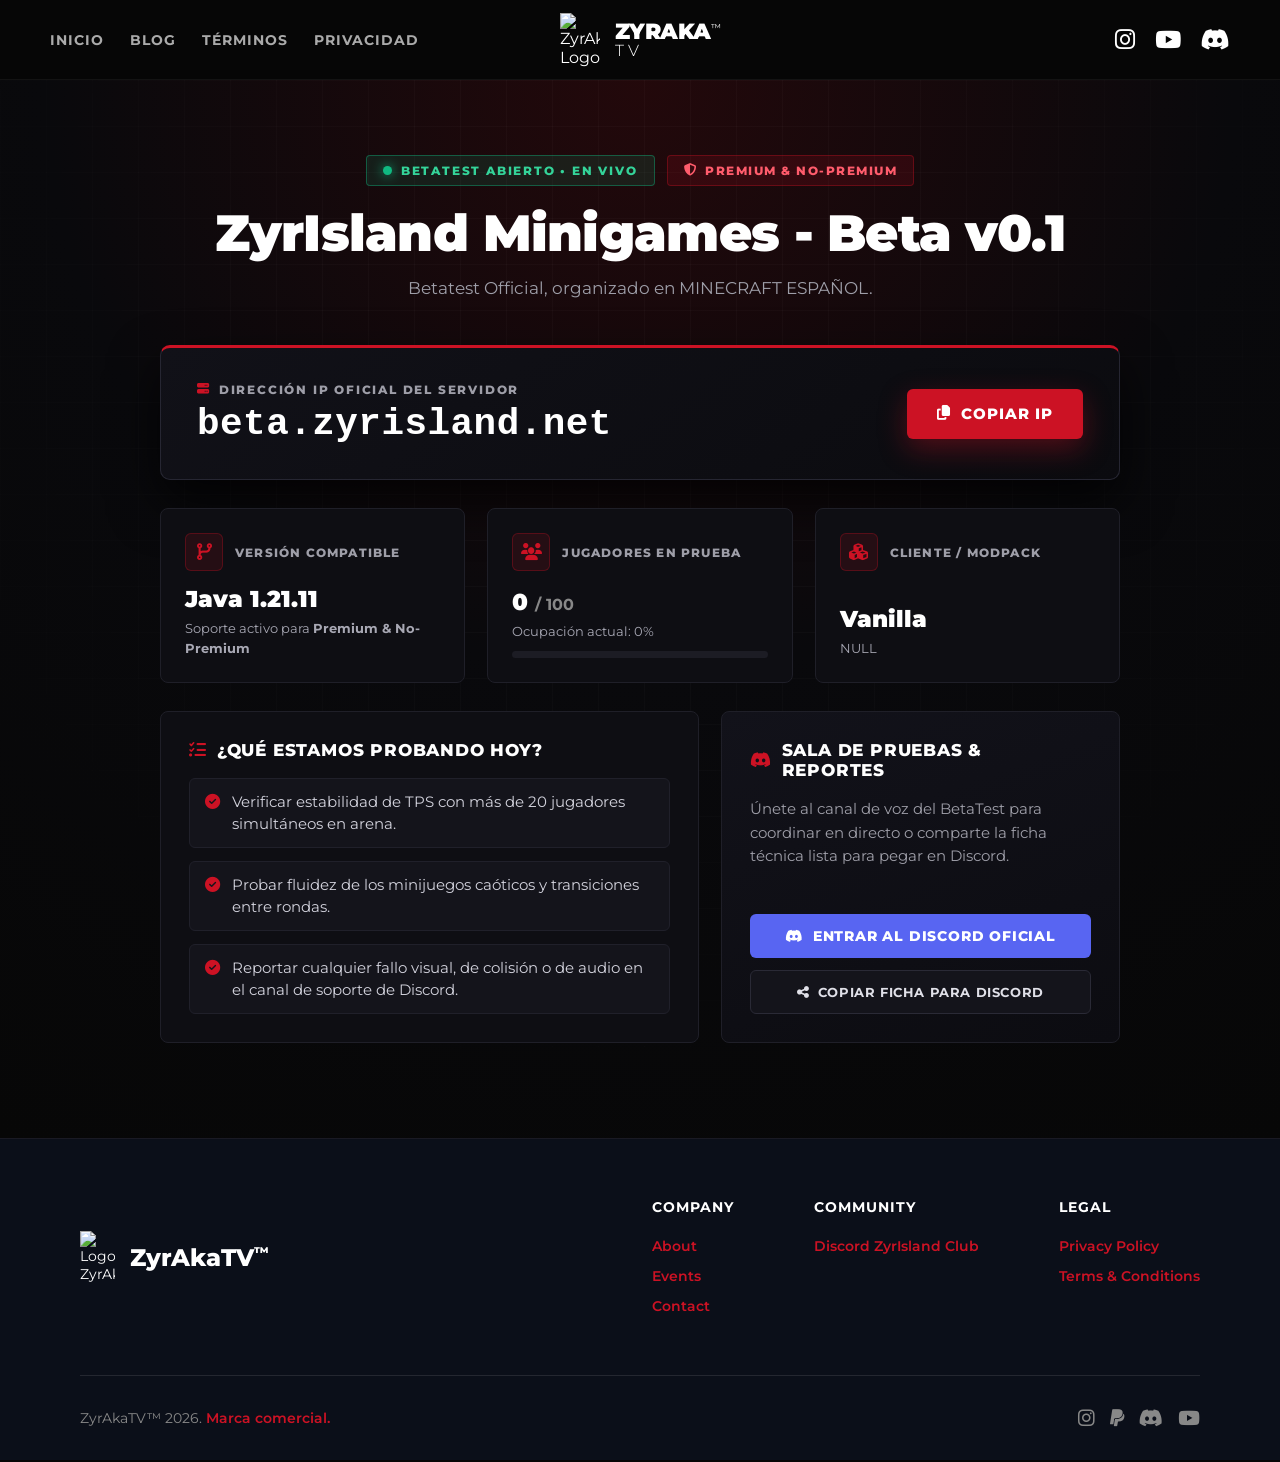
==== betatest/index.html @ 5948ca4b "Update index.html" ====
<!DOCTYPE html>
<html lang="es">
<head>
    <meta charset="UTF-8">
    <meta name="viewport" content="width=device-width, initial-scale=1.0">
    <title>BetaTest Official | ZyrAkaTV™</title>
    <meta name="description" content="Estado en vivo, dirección IP, versión de Minecraft y cupos disponibles para los BetaTests públicos de ZyrIsland.">
    <meta name="robots" content="index, follow">
    <link rel="canonical" href="https://zyrisland.net/betatest/">
    <meta name="theme-color" content="#cc1224">

    <meta property="og:type" content="website">
    <meta property="og:site_name" content="ZyrAkaTV™ | Betatest">
    <meta property="og:title" content="BetaTest Oficial — ZyrIsland (JAVA ONLY | 1.21.11)">
    <meta property="og:description" content="Copia la IP official y revisa la versión requerida y mira los cupos disponibles en tiempo real.">
    <meta property="og:url" content="https://zyrisland.net/betatest/">
    <meta property="og:image" content="https://app.zyrisland.net/assets/discord_betatest.png">
    <meta property="og:image:width" content="1200">
    <meta property="og:image:height" content="630">

    <meta name="twitter:card" content="summary">
    <meta name="twitter:title" content="BetaTest Official — ZyrIsland">
    <meta name="twitter:description" content="Estado en vivo, IP de conexión, versión de Minecraft y cupos para las pruebas públicas de ZyrIsland.">
    <meta name="twitter:image" content="https://app.zyrisland.net/assets/icons/zyrakatv-ico.png">

    <link rel="icon" type="image/png" href="../favicon/favicon-96x96.png" sizes="96x96" />
    <link rel="icon" type="image/svg+xml" href="../favicon/favicon.svg" />
    <link rel="shortcut icon" href="../favicon/favicon.ico" />
    <link rel="apple-touch-icon" sizes="180x180" href="../favicon/apple-touch-icon.png" />
    <meta name="apple-mobile-web-app-title" content="ZyrAkaTV" />
    <link rel="manifest" href="../favicon/site.webmanifest" />

    <link rel="preconnect" href="https://fonts.googleapis.com">
    <link rel="preconnect" href="https://fonts.gstatic.com" crossorigin>
    <link href="https://fonts.googleapis.com/css2?family=Montserrat:wght@300;400;600;700;800;900&display=swap" rel="stylesheet">
    <link rel="stylesheet" href="https://cdnjs.cloudflare.com/ajax/libs/font-awesome/6.4.0/css/all.min.css">

    <style>
        :root {
            --bg-dark: #070707;
            --surface-card: #0e0e13;
            --surface-inner: #14141b;
            --border-subtle: #1f1f28;
            --text-main: #ffffff;
            --text-muted: #9e9ea8;
            --accent-red: #cc1224;
            --accent-red-hover: #e61529;
            --accent-green: #10b981;
            --accent-green-glow: rgba(16, 185, 129, 0.25);
        }

        * {
            box-sizing: border-box;
        }

        body {
            margin: 0;
            padding: 0;
            background-color: var(--bg-dark);
            color: var(--text-main);
            font-family: 'Montserrat', sans-serif;
            overflow-x: hidden;
            min-height: 100vh;
            display: flex;
            flex-direction: column;
            justify-content: space-between;
        }

        .highlight {
            color: var(--accent-red);
        }

        .navbar {
            position: fixed;
            top: 0;
            width: 100%;
            height: 80px;
            background-color: rgba(7, 7, 7, 0.9);
            backdrop-filter: blur(10px);
            display: flex;
            justify-content: space-between;
            align-items: center;
            padding: 0 50px;
            z-index: 1000;
            border-bottom: 1px solid rgba(255, 255, 255, 0.05);
        }

        .nav-left, .nav-center, .nav-right {
            flex: 1;
            display: flex;
            align-items: center;
        }

        .nav-left { justify-content: flex-start; gap: 26px; }
        .nav-center { justify-content: center; gap: 15px; text-decoration: none; color: #fff; }
        .nav-right { justify-content: flex-end; gap: 20px; }

        .nav-link {
            color: #aaa;
            text-decoration: none;
            font-weight: 700;
            font-size: 0.86rem;
            text-transform: uppercase;
            letter-spacing: 1px;
            transition: color 0.3s;
        }

        .nav-link:hover, .nav-link.active {
            color: #ffffff;
        }

        .brand-logo { width: 40px; height: auto; }
        .brand-text { display: flex; flex-direction: column; line-height: 1; }
        .brand-title { font-weight: 900; font-size: 1.4rem; letter-spacing: -0.5px; }
        .trademark { font-size: 0.6rem; font-weight: 400; }
        .brand-subtitle { font-weight: 300; font-size: 1rem; letter-spacing: 4px; color: #ffffff; }

        .social-icon {
            color: #fff;
            font-size: 1.45rem;
            text-decoration: none;
            transition: color 0.3s, transform 0.3s;
        }

        .social-icon:hover {
            color: var(--accent-red);
            transform: translateY(-3px);
        }

        .betatest-stage {
            position: relative;
            flex: 1;
            margin-top: 80px;
            padding: 75px 24px 95px 24px;
            background: radial-gradient(circle at 50% 0%, rgba(204, 18, 36, 0.14) 0%, #09090c 48%, #070707 100%);
        }

        .bg-grid {
            position: absolute;
            inset: 0;
            background-image: 
                linear-gradient(rgba(255, 255, 255, 0.022) 1px, transparent 1px),
                linear-gradient(90deg, rgba(255, 255, 255, 0.022) 1px, transparent 1px);
            background-size: 46px 46px;
            mask-image: radial-gradient(circle at 50% 25%, black 30%, transparent 80%);
            -webkit-mask-image: radial-gradient(circle at 50% 25%, black 30%, transparent 80%);
            pointer-events: none;
        }

        .stage-container {
            position: relative;
            z-index: 2;
            max-width: 960px;
            margin: 0 auto;
        }
      
        .loading-box {
            text-align: center;
            padding: 90px 20px;
            color: var(--text-muted);
            font-weight: 700;
            letter-spacing: 1px;
        }

        .spinner {
            width: 44px;
            height: 44px;
            border: 4px solid rgba(255, 255, 255, 0.08);
            border-top-color: var(--accent-red);
            border-radius: 50%;
            margin: 0 auto 18px auto;
            animation: spin 0.9s linear infinite;
        }

        @keyframes spin {
            to { transform: rotate(360deg); }
        }

        .live-header {
            text-align: center;
            margin-bottom: 42px;
        }

        .live-badges-row {
            display: flex;
            justify-content: center;
            align-items: center;
            gap: 12px;
            flex-wrap: wrap;
            margin-bottom: 18px;
        }

        .status-badge-open {
            display: inline-flex;
            align-items: center;
            gap: 9px;
            background-color: rgba(16, 185, 129, 0.12);
            border: 1px solid rgba(16, 185, 129, 0.4);
            color: #34d399;
            font-size: 0.78rem;
            font-weight: 800;
            letter-spacing: 1.8px;
            text-transform: uppercase;
            padding: 7px 16px;
            border-radius: 4px;
        }

        .pulse-dot-green {
            width: 9px;
            height: 9px;
            border-radius: 50%;
            background-color: var(--accent-green);
            box-shadow: 0 0 12px var(--accent-green);
            animation: pulseGreen 1.6s infinite ease-in-out;
        }

        @keyframes pulseGreen {
            0%, 100% { opacity: 1; transform: scale(1); }
            50% { opacity: 0.4; transform: scale(1.35); }
        }

        .access-badge {
            display: inline-flex;
            align-items: center;
            gap: 8px;
            background-color: rgba(204, 18, 36, 0.14);
            border: 1px solid rgba(204, 18, 36, 0.35);
            color: #ff5c6c;
            font-size: 0.78rem;
            font-weight: 800;
            letter-spacing: 1.5px;
            text-transform: uppercase;
            padding: 7px 16px;
            border-radius: 4px;
        }

        .live-header h1 {
            font-size: clamp(2rem, 4.5vw, 3.2rem);
            font-weight: 900;
            margin: 0 0 14px 0;
            line-height: 1.12;
            letter-spacing: -0.8px;
        }

        .live-header p {
            color: var(--text-muted);
            font-size: 1.05rem;
            max-width: 720px;
            margin: 0 auto;
            line-height: 1.65;
        }

        .ip-hero-card {
            background: linear-gradient(145deg, #111118 0%, #0b0b0f 100%);
            border: 1px solid #262632;
            border-top: 3px solid var(--accent-red);
            border-radius: 10px;
            padding: 34px 36px;
            margin-bottom: 28px;
            display: flex;
            align-items: center;
            justify-content: space-between;
            gap: 24px;
            box-shadow: 0 22px 50px rgba(0, 0, 0, 0.75);
        }

        .ip-details {
            display: flex;
            flex-direction: column;
            gap: 6px;
        }

        .ip-label {
            font-size: 0.76rem;
            font-weight: 800;
            text-transform: uppercase;
            letter-spacing: 1.8px;
            color: var(--text-muted);
            display: flex;
            align-items: center;
            gap: 8px;
        }

        .ip-label i {
            color: var(--accent-red);
        }

        .ip-value {
            font-family: monospace;
            font-size: clamp(1.45rem, 3.5vw, 2.35rem);
            font-weight: 800;
            color: #ffffff;
            letter-spacing: 0.5px;
            user-select: all;
        }

        .ip-actions {
            display: flex;
            align-items: center;
            gap: 12px;
            flex-wrap: wrap;
        }

        .btn-copy-ip {
            background-color: var(--accent-red);
            color: #ffffff;
            border: none;
            padding: 16px 30px;
            font-family: 'Montserrat', sans-serif;
            font-size: 0.92rem;
            font-weight: 800;
            text-transform: uppercase;
            letter-spacing: 1px;
            border-radius: 6px;
            cursor: pointer;
            display: inline-flex;
            align-items: center;
            gap: 10px;
            box-shadow: 0 10px 28px rgba(204, 18, 36, 0.35);
            transition: background-color 0.25s, transform 0.2s, box-shadow 0.25s;
        }

        .btn-copy-ip:hover {
            background-color: var(--accent-red-hover);
            transform: translateY(-2px);
            box-shadow: 0 14px 34px rgba(204, 18, 36, 0.5);
        }

        .btn-copy-ip.copied {
            background-color: var(--accent-green);
            box-shadow: 0 10px 28px var(--accent-green-glow);
        }

        .specs-grid {
            display: grid;
            grid-template-columns: repeat(3, 1fr);
            gap: 22px;
            margin-bottom: 28px;
        }

        .spec-card {
            background-color: var(--surface-card);
            border: 1px solid var(--border-subtle);
            border-radius: 8px;
            padding: 24px;
            display: flex;
            flex-direction: column;
            justify-content: space-between;
            transition: border-color 0.3s, transform 0.25s;
        }

        .spec-card:hover {
            border-color: rgba(204, 18, 36, 0.55);
            transform: translateY(-3px);
        }

        .spec-top {
            display: flex;
            align-items: center;
            gap: 12px;
            margin-bottom: 14px;
        }

        .spec-icon {
            width: 38px;
            height: 38px;
            border-radius: 6px;
            background-color: rgba(204, 18, 36, 0.12);
            border: 1px solid rgba(204, 18, 36, 0.3);
            color: var(--accent-red);
            display: flex;
            align-items: center;
            justify-content: center;
            font-size: 1.05rem;
        }

        .spec-title {
            font-size: 0.78rem;
            font-weight: 800;
            text-transform: uppercase;
            letter-spacing: 1.2px;
            color: var(--text-muted);
        }

        .spec-main-value {
            font-size: 1.45rem;
            font-weight: 900;
            color: #ffffff;
            margin-bottom: 6px;
        }

        .spec-subtext {
            font-size: 0.84rem;
            color: #a8a8b4;
            line-height: 1.45;
        }

        .spec-subtext a {
            color: var(--accent-red);
            font-weight: 700;
            text-decoration: none;
        }

        .spec-subtext a:hover {
            text-decoration: underline;
        }
      
        .players-bar-bg {
            width: 100%;
            height: 7px;
            background-color: #1c1c24;
            border-radius: 99px;
            overflow: hidden;
            margin-top: 10px;
        }

        .players-bar-fill {
            height: 100%;
            background: linear-gradient(90deg, var(--accent-red), #ff4d5e);
            border-radius: 99px;
            transition: width 0.5s ease;
        }

        .details-split {
            display: grid;
            grid-template-columns: 1.35fr 1fr;
            gap: 22px;
        }

        .objectives-card, .discord-action-card {
            background-color: var(--surface-card);
            border: 1px solid var(--border-subtle);
            border-radius: 8px;
            padding: 28px;
        }

        .card-heading {
            font-size: 1.05rem;
            font-weight: 800;
            text-transform: uppercase;
            letter-spacing: 0.8px;
            margin: 0 0 18px 0;
            display: flex;
            align-items: center;
            gap: 10px;
        }

        .card-heading i {
            color: var(--accent-red);
        }

        .objectives-list {
            list-style: none;
            padding: 0;
            margin: 0;
            display: flex;
            flex-direction: column;
            gap: 13px;
        }

        .objectives-list li {
            display: flex;
            align-items: flex-start;
            gap: 12px;
            font-size: 0.92rem;
            color: #d2d2dc;
            line-height: 1.5;
            background-color: var(--surface-inner);
            padding: 12px 15px;
            border-radius: 6px;
            border: 1px solid #20202a;
        }

        .objectives-list li i {
            color: var(--accent-red);
            margin-top: 3px;
            font-size: 0.95rem;
        }

        .discord-action-card {
            display: flex;
            flex-direction: column;
            justify-content: space-between;
            background: linear-gradient(160deg, #12121a 0%, #0c0c11 100%);
        }

        .discord-action-card p {
            color: var(--text-muted);
            font-size: 0.92rem;
            line-height: 1.6;
            margin: 0 0 22px 0;
        }

        .discord-btns-stack {
            display: flex;
            flex-direction: column;
            gap: 12px;
        }

        .btn-discord-join {
            background-color: #5865F2;
            color: #ffffff;
            text-decoration: none;
            padding: 14px 20px;
            border-radius: 6px;
            font-size: 0.86rem;
            font-weight: 800;
            text-transform: uppercase;
            letter-spacing: 0.8px;
            display: flex;
            align-items: center;
            justify-content: center;
            gap: 10px;
            transition: filter 0.25s, transform 0.2s;
        }

        .btn-discord-join:hover {
            filter: brightness(1.12);
            transform: translateY(-2px);
        }

        .btn-copy-discord-msg {
            background-color: var(--surface-inner);
            border: 1px solid #2a2a36;
            color: #e0e0e8;
            padding: 13px 18px;
            border-radius: 6px;
            font-family: 'Montserrat', sans-serif;
            font-size: 0.82rem;
            font-weight: 700;
            text-transform: uppercase;
            letter-spacing: 0.6px;
            cursor: pointer;
            display: flex;
            align-items: center;
            justify-content: center;
            gap: 9px;
            transition: border-color 0.25s, color 0.25s;
        }

        .btn-copy-discord-msg:hover {
            border-color: var(--accent-red);
            color: #ffffff;
        }

        .locked-wrapper {
            max-width: 720px;
            margin: 20px auto 0 auto;
            background: linear-gradient(145deg, #101016 0%, #0b0b0f 100%);
            border: 1px solid #22222c;
            border-top: 3px solid var(--accent-red);
            border-radius: 12px;
            padding: 58px 40px;
            text-align: center;
            box-shadow: 0 25px 60px rgba(0, 0, 0, 0.85);
        }

        .lock-shield {
            width: 82px;
            height: 82px;
            border-radius: 50%;
            background-color: rgba(204, 18, 36, 0.12);
            border: 1px solid rgba(204, 18, 36, 0.35);
            color: var(--accent-red);
            font-size: 2.2rem;
            display: flex;
            align-items: center;
            justify-content: center;
            margin: 0 auto 24px auto;
            box-shadow: 0 0 35px rgba(204, 18, 36, 0.2);
        }

        .locked-pill {
            display: inline-flex;
            align-items: center;
            gap: 8px;
            background-color: rgba(204, 18, 36, 0.14);
            border: 1px solid rgba(204, 18, 36, 0.38);
            color: #ff5c6c;
            font-size: 0.76rem;
            font-weight: 800;
            letter-spacing: 1.8px;
            text-transform: uppercase;
            padding: 6px 16px;
            border-radius: 4px;
            margin-bottom: 18px;
        }

        .locked-wrapper h1 {
            font-size: clamp(1.8rem, 4vw, 2.6rem);
            font-weight: 900;
            margin: 0 0 16px 0;
            text-transform: uppercase;
            letter-spacing: -0.5px;
        }

        .locked-wrapper p {
            color: var(--text-muted);
            font-size: 1.02rem;
            line-height: 1.7;
            max-width: 580px;
            margin: 0 auto 28px auto;
        }

        .next-session-box {
            display: inline-flex;
            align-items: center;
            gap: 10px;
            background-color: var(--surface-inner);
            border: 1px solid #262632;
            padding: 12px 22px;
            border-radius: 6px;
            font-size: 0.88rem;
            color: #d4d4de;
            margin-bottom: 34px;
        }

        .next-session-box i {
            color: var(--accent-red);
        }

        .locked-actions {
            display: flex;
            justify-content: center;
            align-items: center;
            gap: 14px;
            flex-wrap: wrap;
        }

        .btn-home-outline {
            background-color: var(--surface-inner);
            color: #ffffff;
            text-decoration: none;
            padding: 14px 26px;
            border-radius: 6px;
            border: 1px solid #2b2b36;
            font-size: 0.86rem;
            font-weight: 700;
            text-transform: uppercase;
            letter-spacing: 0.8px;
            display: inline-flex;
            align-items: center;
            gap: 9px;
            transition: border-color 0.25s, transform 0.2s;
        }

        .btn-home-outline:hover {
            border-color: var(--accent-red);
            transform: translateY(-2px);
        }

        .toast-banner {
            position: fixed;
            bottom: 28px;
            right: 28px;
            background-color: #111118;
            border: 1px solid #2c2c38;
            border-left: 4px solid var(--accent-red);
            color: #ffffff;
            padding: 14px 22px;
            border-radius: 6px;
            font-size: 0.88rem;
            font-weight: 700;
            display: flex;
            align-items: center;
            gap: 10px;
            box-shadow: 0 15px 35px rgba(0, 0, 0, 0.75);
            transform: translateY(120%);
            opacity: 0;
            transition: transform 0.35s cubic-bezier(0.34, 1.56, 0.64, 1), opacity 0.3s ease;
            z-index: 2000;
        }

        .toast-banner.show {
            transform: translateY(0);
            opacity: 1;
        }

        .toast-banner i {
            color: var(--accent-red);
        }

        .site-footer {
            background-color: #0b0f19;
            padding: 60px 80px 30px 80px;
            font-size: 0.9rem;
            border-top: 1px solid #1a1a24;
        }

        .footer-top {
            display: flex;
            justify-content: space-between;
            margin-bottom: 60px;
        }

        .footer-brand-area {
            display: flex;
            align-items: center;
            gap: 15px;
        }

        .footer-brand-area img { width: 35px; }
        .footer-brand-area h2 { margin: 0; font-size: 1.5rem; font-weight: 800; }

        .footer-links-grid {
            display: flex;
            gap: 80px;
        }

        .footer-column {
            display: flex;
            flex-direction: column;
            gap: 12px;
        }

        .footer-column h4 {
            color: #fff;
            margin: 0 0 10px 0;
            font-size: 0.85rem;
            font-weight: 700;
            text-transform: uppercase;
            letter-spacing: 1px;
        }

        .footer-column a {
            color: var(--accent-red);
            text-decoration: none;
            font-weight: 600;
            transition: filter 0.3s;
        }

        .footer-column a:hover {
            filter: brightness(1.3);
        }

        .footer-bottom {
            display: flex;
            justify-content: space-between;
            align-items: center;
            padding-top: 30px;
            border-top: 1px solid rgba(255, 255, 255, 0.1);
            color: #888;
        }

        .footer-bottom .red-text { color: var(--accent-red); font-weight: 600; }
        .footer-socials { display: flex; gap: 15px; }
        .footer-socials a { color: #888; font-size: 1.2rem; transition: color 0.3s; }
        .footer-socials a:hover { color: #fff; }

        @media screen and (max-width: 960px) {
            .navbar {
                flex-direction: column;
                height: auto;
                padding: 15px 20px;
                gap: 12px;
            }

            .nav-left, .nav-center, .nav-right {
                justify-content: center;
                flex-wrap: wrap;
                gap: 14px;
            }

            .betatest-stage {
                margin-top: 150px;
                padding-top: 45px;
            }

            .ip-hero-card {
                flex-direction: column;
                align-items: flex-start;
                padding: 26px 22px;
            }

            .btn-copy-ip {
                width: 100%;
                justify-content: center;
            }

            .specs-grid, .details-split {
                grid-template-columns: 1fr;
            }

            .locked-wrapper {
                padding: 42px 24px;
            }

            .site-footer {
                padding: 40px 20px 25px 20px;
            }

            .footer-top, .footer-links-grid, .footer-bottom {
                flex-direction: column;
                align-items: center;
                text-align: center;
                gap: 30px;
            }
        }
    </style>
</head>
<body>

    <nav class="navbar">
        <div class="nav-left">
            <a href="https://zyrisland.net" class="nav-link">Inicio</a>
            <a href="https://zyrisland.net/blog/" class="nav-link">Blog</a>
            <a href="https://zyrisland.net/soporte/terminos" class="nav-link">Términos</a>
            <a href="https://zyrisland.net/soporte/reglas" class="nav-link">Privacidad</a>
        </div>
        <a href="https://zyrisland.net" class="nav-center">
            <img src="https://app.zyrisland.net/assets/icons/zyrakatv-ico.png" alt="ZyrAkaTV Logo" class="brand-logo">
            <div class="brand-text">
                <span class="brand-title">ZYRAKA<sup class="trademark">™</sup></span>
                <span class="brand-subtitle">TV</span>
            </div>
        </a>
        <div class="nav-right">
            <a href="https://www.instagram.com/cynakaagl/" target="_blank" rel="noopener" class="social-icon" aria-label="Instagram"><i class="fab fa-instagram"></i></a>
            <a href="https://www.youtube.com/@cynakaagl" target="_blank" rel="noopener" class="social-icon" aria-label="YouTube"><i class="fab fa-youtube"></i></a>
            <a href="https://discord.gg/DVBdqXgsGu" target="_blank" rel="noopener" class="social-icon" aria-label="Discord"><i class="fab fa-discord"></i></a>
        </div>
    </nav>

    <main class="betatest-stage">
        <div class="bg-grid"></div>
        <div id="betatest-root" class="stage-container">
            <div class="loading-box">
                <div class="spinner"></div>
                <div>Sincronizando estado del servidor de pruebas...</div>
            </div>
        </div>
    </main>

    <div id="toast" class="toast-banner">
        <i class="fas fa-check-circle"></i>
        <span id="toast-msg">Copiado al portapapeles</span>
    </div>

    <footer class="site-footer">
        <div class="footer-top">
            <div class="footer-brand-area">
                <img src="https://app.zyrisland.net/assets/icons/zyrakatv-ico.png" alt="Logo ZyrAkaTV">
                <h2>ZyrAkaTV<sup style="font-size: 0.6em;">™</sup></h2>
            </div>
            
            <div class="footer-links-grid">
                <div class="footer-column">
                    <h4>COMPANY</h4>
                    <a href="https://zyrisland.net">About</a>
                    <a href="https://app.zyrisland.net">Events</a>
                    <a href="https://discord.gg/DVBdqXgsGu">Contact</a>
                </div>
                <div class="footer-column">
                    <h4>COMMUNITY</h4>
                    <a href="https://discord.gg/DVBdqXgsGu">Discord ZyrIsland Club</a>
                </div>
                <div class="footer-column">
                    <h4>LEGAL</h4>
                    <a href="https://zyrisland.net/soporte/reglas">Privacy Policy</a>
                    <a href="https://zyrisland.net/soporte/terminos">Terms & Conditions</a>
                </div>
            </div>
        </div>
        
        <div class="footer-bottom">
            <div>ZyrAkaTV™ 2026.<span class="red-text"> Marca comercial.</span></div>
            <div class="footer-socials">
                <a href="https://www.instagram.com/cynakaagl/" target="_blank" rel="noopener" aria-label="Instagram"><i class="fab fa-instagram"></i></a>
                <a href="https://paypal.me/zyrakaaguilar" target="_blank" rel="noopener" aria-label="PayPal"><i class="fab fa-paypal"></i></a>
                <a href="https://discord.gg/DVBdqXgsGu" target="_blank" rel="noopener" aria-label="Discord"><i class="fab fa-discord"></i></a>
                <a href="https://www.youtube.com/@cynakaagl" target="_blank" rel="noopener" aria-label="YouTube"><i class="fab fa-youtube"></i></a>
            </div>
        </div>
    </footer>

    <script>
        let lastSnapshot = "";
        let toastTimer;

        function showToast(text) {
            const toast = document.getElementById("toast");
            document.getElementById("toast-msg").textContent = text;
            toast.classList.add("show");
            clearTimeout(toastTimer);
            toastTimer = setTimeout(() => toast.classList.remove("show"), 3200);
        }

        async function copyText(text, successMsg, btnElement = null) {
            try {
                await navigator.clipboard.writeText(text);
                showToast(successMsg);
                if (btnElement) {
                    const originalHTML = btnElement.innerHTML;
                    btnElement.classList.add("copied");
                    btnElement.innerHTML = `<i class="fas fa-check"></i> ¡IP Copiada!`;
                    setTimeout(() => {
                        btnElement.classList.remove("copied");
                        btnElement.innerHTML = originalHTML;
                    }, 2200);
                }
            } catch (e) {
                showToast("No se pudo copiar automáticamente");
            }
        }

        async function fetchLivePlayersIfEnabled(data) {
            const srv = data.servidor || {};
            const jug = data.jugadores || {};
            if (!jug.usar_api_en_vivo || !srv.ip) {
                return {
                    actuales: Number(jug.actuales ?? 0),
                    maximos: Number(jug.maximos ?? 40)
                };
            }

            try {
                const res = await fetch(`https://api.mcsrvstat.us/3/${encodeURIComponent(srv.ip)}`);
                if (!res.ok) throw new Error("API offline");
                const status = await res.json();
                if (status && status.online && status.players) {
                    return {
                        actuales: status.players.online ?? 0,
                        maximos: status.players.max ?? (jug.maximos || 40)
                    };
                }
            } catch (e) {
            }

            return {
                actuales: Number(jug.actuales ?? 0),
                maximos: Number(jug.maximos ?? 40)
            };
        }

        function renderLockedState(data) {
            const closed = data.mensaje_cerrado || {};
            const root = document.getElementById("betatest-root");
            document.title = "No Disponible! | ZyrAkaTV";

            root.innerHTML = `
                <section class="locked-wrapper">
                    <div class="lock-shield"><i class="fas fa-lock"></i></div>
                    <div class="locked-pill">
                        <i class="fas fa-circle" style="font-size: 0.55rem;"></i>
                        <span>SESIÓN INACTIVA • ACCESO BLOQUEADO</span>
                    </div>
                    <h1>${closed.titulo || "BETATEST CERRADO POR EL MOMENTO"}</h1>
                    <p>${closed.descripcion || "No hay ninguna sesión de pruebas abierta en este instante. Únete a nuestro Discord para enterarte cuando abramos cupos."}</p>
                    <div class="next-session-box">
                        <i class="fas fa-calendar-alt"></i>
                        <span>Próxima apertura: <strong>${closed.proxima_fecha || "Por anunciar en Discord"}</strong></span>
                    </div>
                    <div class="locked-actions">
                        <a href="https://discord.gg/DVBdqXgsGu" target="_blank" rel="noopener" class="btn-discord-join">
                            <i class="fab fa-discord"></i> Avisarme en Discord
                        </a>
                        <a href="https://zyrisland.net" class="btn-home-outline">
                            <i class="fas fa-home"></i> Volver al Inicio
                        </a>
                    </div>
                </section>
            `;
        }

        function renderOpenState(data, players) {
            const root = document.getElementById("betatest-root");
            const srv = data.servidor || {};
            const objetivos = Array.isArray(data.objetivos_prueba) ? data.objetivos_prueba : [];
            const ip = srv.ip || "beta.zyrisland.net";
            const version = srv.version || "Java 1.21.11";
            const acceso = srv.acceso || "Premium & No-Premium";
            const modpackReq = Boolean(srv.modpack_requerido);
            const modpackNombre = srv.modpack_nombre || (modpackReq ? "Modpack Oficial Requerido" : "Sin mods obligatorios");
            const modpackUrl = srv.modpack_url || "https://app.zyrisland.net";

            const pct = players.maximos > 0 ? Math.min(100, Math.round((players.actuales / players.maximos) * 100)) : 0;
            document.title = `BetaTest Abierto (${version}) | ZyrIsland`;

            const discordAnnouncement = [
                `<:domain_icon:1569527603814207518> **${data.titulo || "BETATEST PÚBLICO — ZYRISLAND"}**`,
                `<:fandom_icon:1569527610487079133> **Estado:** ABIERTO EN VIVO`,
                `<:qrcode_icon:1569527644230516849> **IP:** \`${ip}\``,
                `<:checkpoint:1569524211142103070> **Versión:** ${version} (${acceso})`,
                `<:snapchat_icon:1569527539158884453> **Cupos:** ${players.actuales}/${players.maximos} jugadores`,
                `<:minecraftmundo:1298152529275650060> **Panel en vivo:** https://zyrisland.net/betatest/`
            ].join("\n");

            root.innerHTML = `
                <header class="live-header">
                    <div class="live-badges-row">
                        <span class="status-badge-open">
                            <span class="pulse-dot-green"></span>
                            BETATEST ABIERTO • EN VIVO
                        </span>
                        <span class="access-badge">
                            <i class="fas fa-shield-alt"></i> ${acceso}
                        </span>
                    </div>
                    <h1>${data.titulo || "BETATEST PÚBLICO ZYRISLAND"}</h1>
                    <p>${data.subtitulo || "Conéctate usando los datos oficiales de abajo y ayúdanos a pulir la experiencia antes del estreno."}</p>
                </header>

                <section class="ip-hero-card" aria-label="Dirección IP del servidor">
                    <div class="ip-details">
                        <span class="ip-label"><i class="fas fa-server"></i> Dirección IP Oficial del Servidor</span>
                        <div class="ip-value" id="server-ip-text">${ip}</div>
                    </div>
                    <div class="ip-actions">
                        <button type="button" id="btn-copy-ip" class="btn-copy-ip">
                            <i class="fas fa-copy"></i> Copiar IP
                        </button>
                    </div>
                </section>

                <section class="specs-grid" aria-label="Especificaciones técnicas">
                    <article class="spec-card">
                        <div class="spec-top">
                            <div class="spec-icon"><i class="fas fa-code-branch"></i></div>
                            <span class="spec-title">Versión Compatible</span>
                        </div>
                        <div>
                            <div class="spec-main-value">${version}</div>
                            <div class="spec-subtext">Soporte activo para <strong>${acceso}</strong></div>
                        </div>
                    </article>

                    <article class="spec-card">
                        <div class="spec-top">
                            <div class="spec-icon"><i class="fas fa-users"></i></div>
                            <span class="spec-title">Jugadores en Prueba</span>
                        </div>
                        <div>
                            <div class="spec-main-value">${players.actuales} <span style="font-size: 1rem; color: #888; font-weight: 700;">/ ${players.maximos}</span></div>
                            <div class="spec-subtext">Ocupación actual: ${pct}%</div>
                            <div class="players-bar-bg">
                                <div class="players-bar-fill" style="width: ${pct}%;"></div>
                            </div>
                        </div>
                    </article>

                    <article class="spec-card">
                        <div class="spec-top">
                            <div class="spec-icon"><i class="fas fa-cubes"></i></div>
                            <span class="spec-title">Cliente / Modpack</span>
                        </div>
                        <div>
                            <div class="spec-main-value">${modpackReq ? "Modpack" : "Vanilla"}</div>
                            <div class="spec-subtext">
                                ${modpackNombre}
                                ${modpackReq ? `<br><a href="${modpackUrl}" target="_blank" rel="noopener"><i class="fas fa-download"></i> Descargar en Events</a>` : ""}
                            </div>
                        </div>
                    </article>
                </section>

                <section class="details-split">
                    <div class="objectives-card">
                        <h2 class="card-heading"><i class="fas fa-tasks"></i> ¿Qué estamos probando hoy?</h2>
                        <ul class="objectives-list">
                            ${objetivos.length > 0
                                ? objetivos.map(obj => `<li><i class="fas fa-check-circle"></i><span>${obj}</span></li>`).join("")
                                : `<li><i class="fas fa-check-circle"></i><span>Rendimiento general del servidor, fluidez de mecánicas y detección de errores.</span></li>`
                            }
                        </ul>
                    </div>

                    <div class="discord-action-card">
                        <div>
                            <h2 class="card-heading"><i class="fab fa-discord"></i> Sala de Pruebas & Reportes</h2>
                            <p>Únete al canal de voz del BetaTest para coordinar en directo o comparte la ficha técnica lista para pegar en Discord.</p>
                        </div>
                        <div class="discord-btns-stack">
                            <a href="https://discord.gg/DVBdqXgsGu" target="_blank" rel="noopener" class="btn-discord-join">
                                <i class="fab fa-discord"></i> Entrar al Discord Oficial
                            </a>
                            <button type="button" id="btn-copy-discord" class="btn-copy-discord-msg">
                                <i class="fas fa-share-alt"></i> Copiar ficha para Discord
                            </button>
                        </div>
                    </div>
                </section>
            `;

            document.getElementById("btn-copy-ip").addEventListener("click", function () {
                copyText(ip, `IP "${ip}" copiada al portapapeles`, this);
            });

            document.getElementById("btn-copy-discord").addEventListener("click", () => {
                copyText(discordAnnouncement, "Ficha formateada lista para pegar en Discord");
            });
        }

        async function syncBetaTest() {
            try {
                const res = await fetch(`betatest.json?t=${Date.now()}`, { cache: "no-store" });
                if (!res.ok) throw new Error("No se pudo cargar betatest.json");
                const data = await res.json();
                const players = data.activo ? await fetchLivePlayersIfEnabled(data) : null;

                const currentSnapshot = JSON.stringify({ data, players });
                if (currentSnapshot === lastSnapshot) return;
                lastSnapshot = currentSnapshot;

                if (data.activo === true) {
                    renderOpenState(data, players);
                } else {
                    renderLockedState(data);
                }
            } catch (err) {
                renderLockedState({
                    mensaje_cerrado: {
                        titulo: "BETATEST NO DISPONIBLE",
                        descripcion: "No fue posible verificar el estado de la sesión en este momento. Consulta los anuncios en nuestro Discord oficial.",
                        proxima_fecha: "Verificar en Discord"
                    }
                });
            }
        }

        syncBetaTest();
        setInterval(syncBetaTest, 5000);
    </script>
</body>
</html>
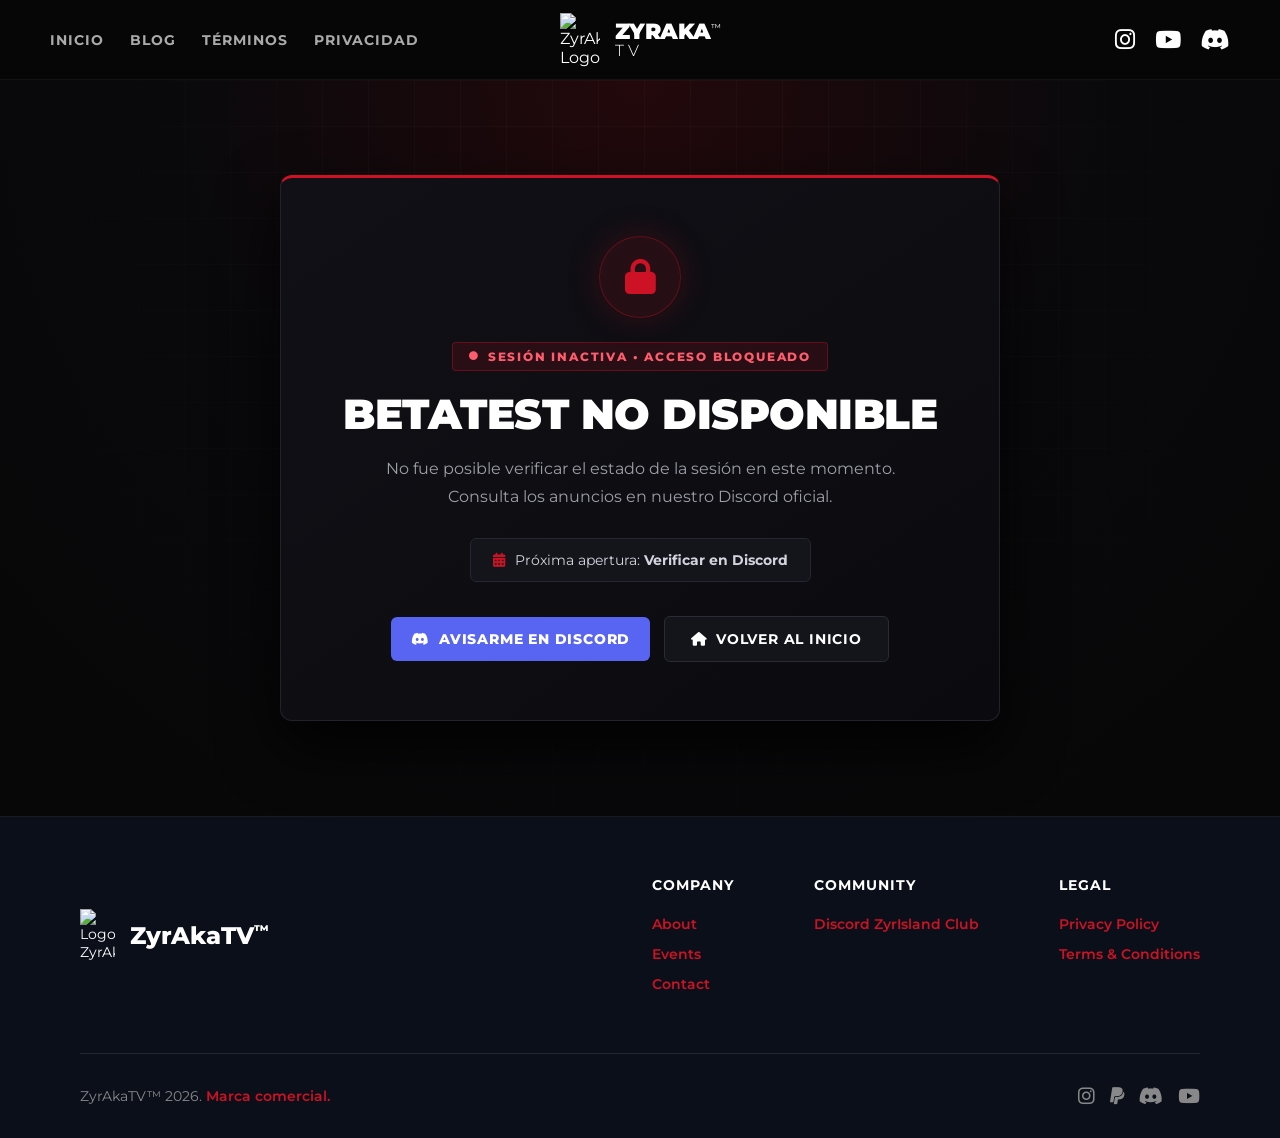
==== commit 3a829f2c: "Update index.html" ====
--- a/betatest/index.html
+++ b/betatest/index.html
@@ -14,7 +14,7 @@
     <meta property="og:title" content="BetaTest Oficial — ZyrIsland (JAVA ONLY | 1.21.11)">
     <meta property="og:description" content="Copia la IP official y revisa la versión requerida y mira los cupos disponibles en tiempo real.">
     <meta property="og:url" content="https://zyrisland.net/betatest/">
-    <meta property="og:image" content="https://app.zyrisland.net/assets/discord_betatest.png">
+    <meta property="og:image" content="https://app.zyrisland.net/assets/icons/zyrakatv-ico.png">
     <meta property="og:image:width" content="1200">
     <meta property="og:image:height" content="630">
 
@@ -1066,16 +1066,13 @@
 
                     <div class="discord-action-card">
                         <div>
-                            <h2 class="card-heading"><i class="fab fa-discord"></i> Sala de Pruebas & Reportes</h2>
-                            <p>Únete al canal de voz del BetaTest para coordinar en directo o comparte la ficha técnica lista para pegar en Discord.</p>
+                            <h2 class="card-heading"><i class="fab fa-discord"></i> Reportes & Servidor Official</h2>
+                            <p>Aqui, podran entrar al servidor de discord official. Ven y obten las ultimas noticias de nuestros eventos y enterate de Betatest, futuros!</p>
                         </div>
                         <div class="discord-btns-stack">
                             <a href="https://discord.gg/DVBdqXgsGu" target="_blank" rel="noopener" class="btn-discord-join">
-                                <i class="fab fa-discord"></i> Entrar al Discord Oficial
+                                <i class="fab fa-discord"></i> Entrar al ZyrIsland Club
                             </a>
-                            <button type="button" id="btn-copy-discord" class="btn-copy-discord-msg">
-                                <i class="fas fa-share-alt"></i> Copiar ficha para Discord
-                            </button>
                         </div>
                     </div>
                 </section>
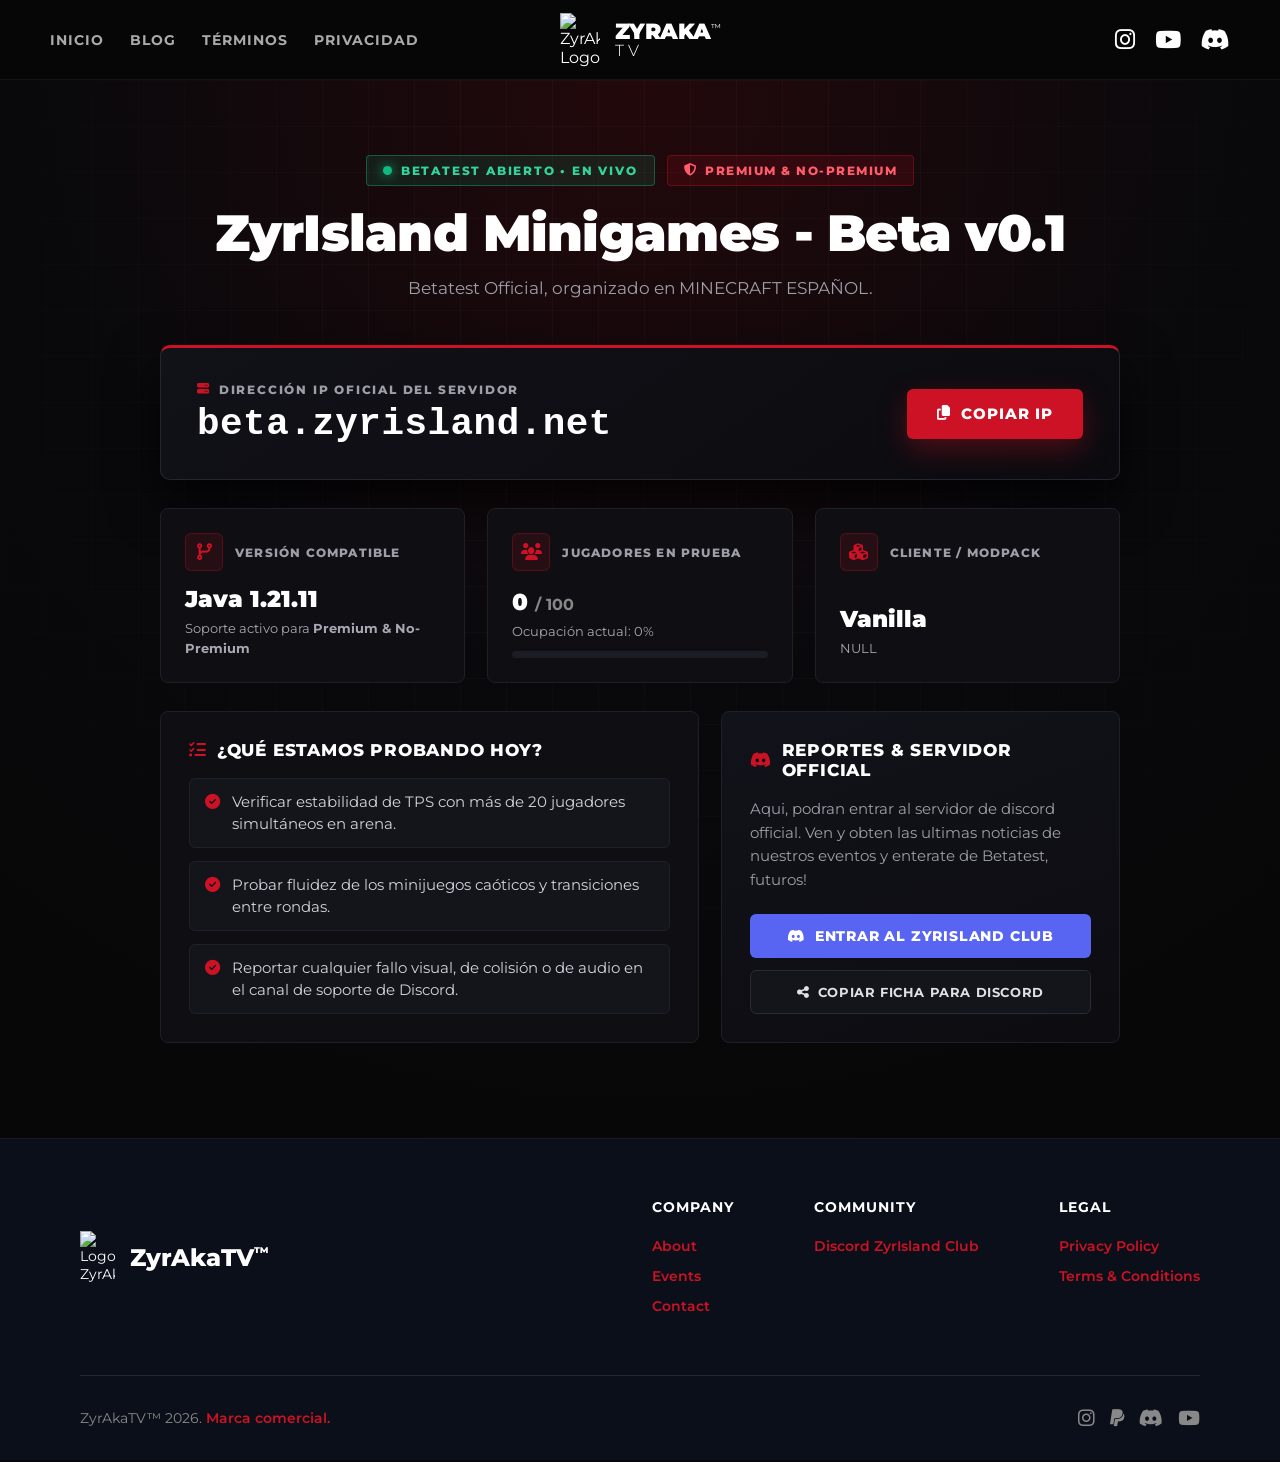
==== commit a4e07bbc: "Update index.html" ====
--- a/betatest/index.html
+++ b/betatest/index.html
@@ -1073,6 +1073,9 @@
                             <a href="https://discord.gg/DVBdqXgsGu" target="_blank" rel="noopener" class="btn-discord-join">
                                 <i class="fab fa-discord"></i> Entrar al ZyrIsland Club
                             </a>
+                            <button type="button" id="btn-copy-discord" class="btn-copy-discord-msg">
+                                <i class="fas fa-share-alt"></i> Copiar ficha para Discord
+                            </button>
                         </div>
                     </div>
                 </section>
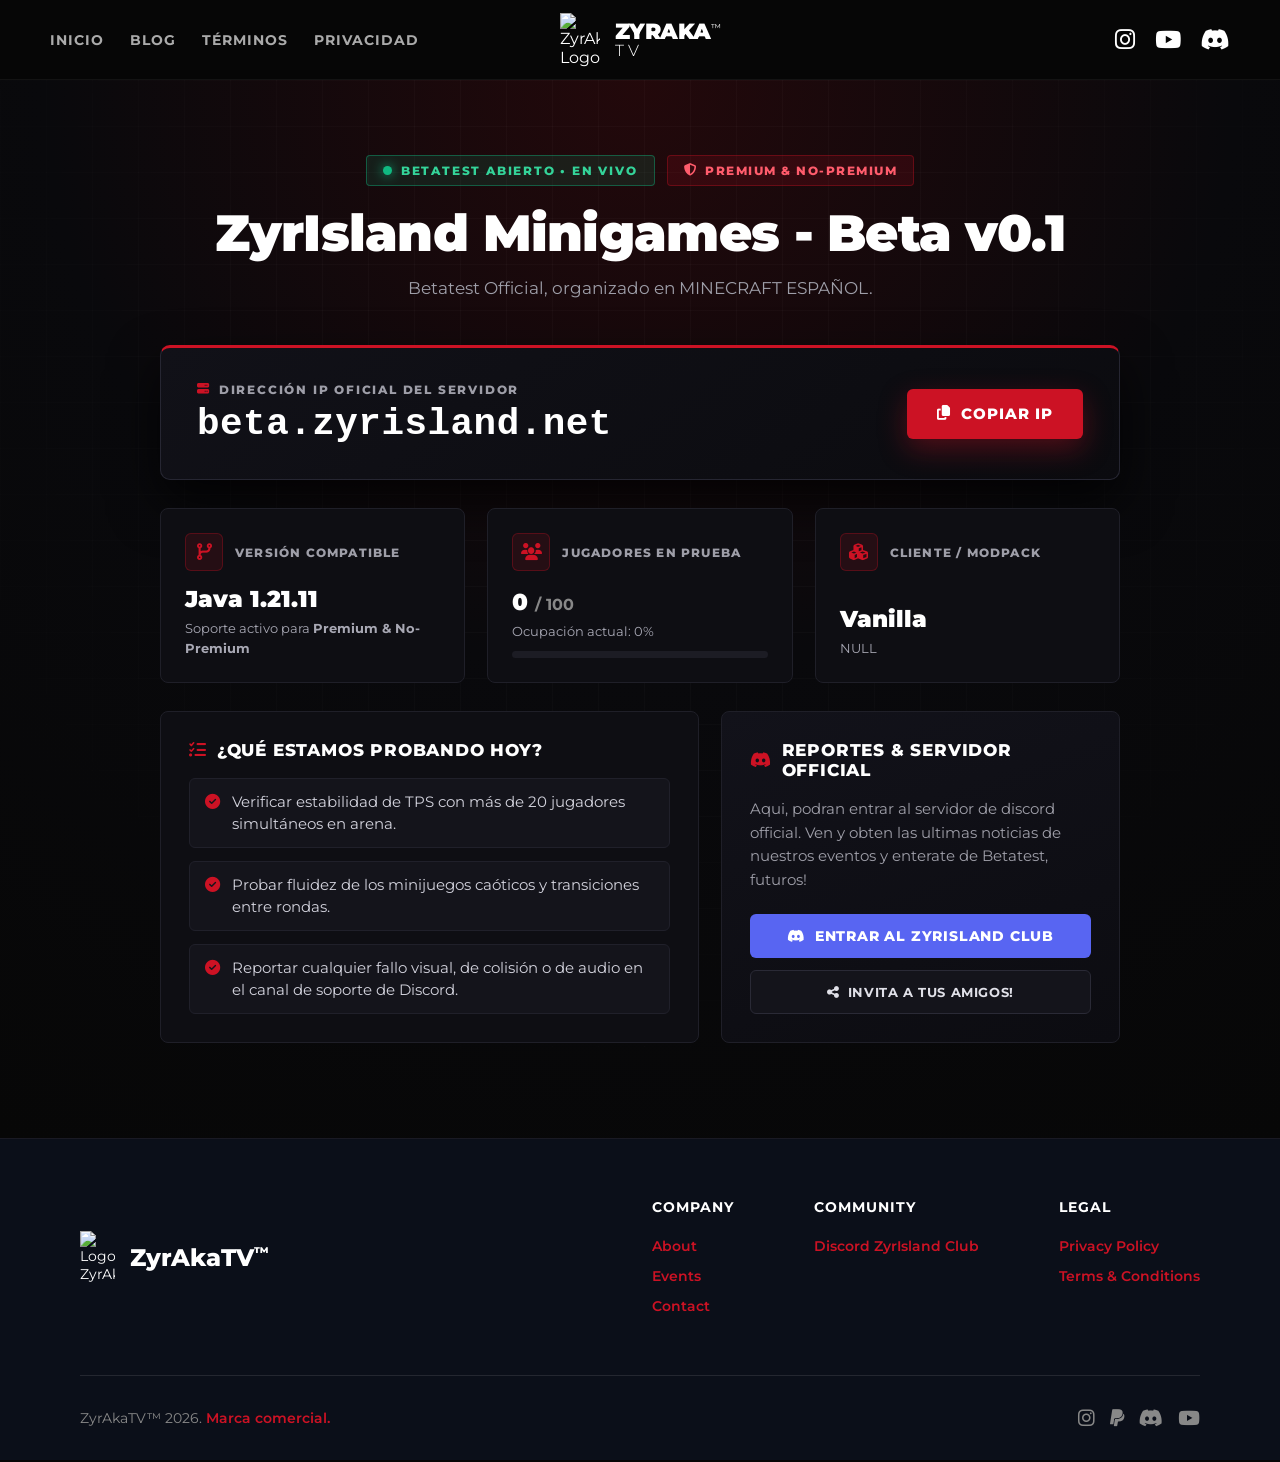
==== commit 1bd09822: "Update index.html" ====
--- a/betatest/index.html
+++ b/betatest/index.html
@@ -977,12 +977,10 @@
             document.title = `BetaTest Abierto (${version}) | ZyrIsland`;
 
             const discordAnnouncement = [
-                `<:domain_icon:1569527603814207518> **${data.titulo || "BETATEST PÚBLICO — ZYRISLAND"}**`,
-                `<:fandom_icon:1569527610487079133> **Estado:** ABIERTO EN VIVO`,
-                `<:qrcode_icon:1569527644230516849> **IP:** \`${ip}\``,
-                `<:checkpoint:1569524211142103070> **Versión:** ${version} (${acceso})`,
-                `<:snapchat_icon:1569527539158884453> **Cupos:** ${players.actuales}/${players.maximos} jugadores`,
-                `<:minecraftmundo:1298152529275650060> **Panel en vivo:** https://zyrisland.net/betatest/`
+                `<:domain_icon:1569527603814207518> **${data.titulo || "BETATEST PÚBLICO!"}**`,
+                `- Rapido, ven y entra al **Betatest** oficial del ZyrIsland!`,
+                `<:domain_icon:1569527603814207518> **Panel del BetaTest:** https://zyrisland.net/betatest/`,
+                `[BetaTest_ZyrIsland](https://app.zyrisland.net/assets/discord_betatest.png)`
             ].join("\n");
 
             root.innerHTML = `
@@ -1074,7 +1072,7 @@
                                 <i class="fab fa-discord"></i> Entrar al ZyrIsland Club
                             </a>
                             <button type="button" id="btn-copy-discord" class="btn-copy-discord-msg">
-                                <i class="fas fa-share-alt"></i> Copiar ficha para Discord
+                                <i class="fas fa-share-alt"></i> Invita a tus amigos!
                             </button>
                         </div>
                     </div>
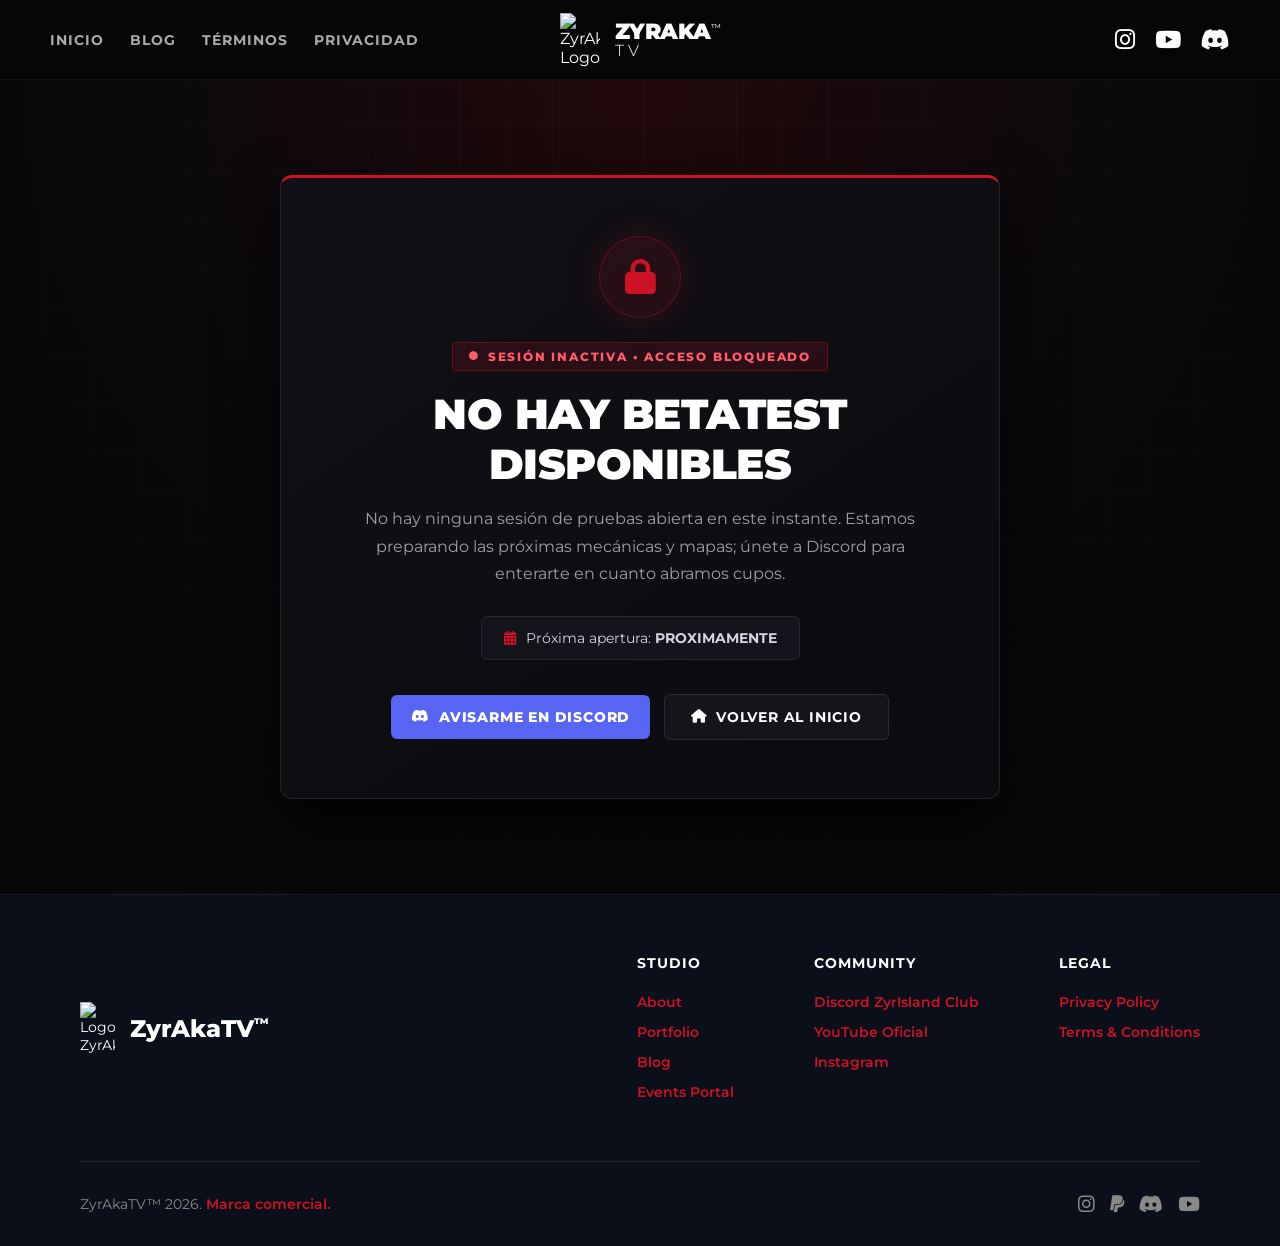
==== commit 0a6fecb7: "Update index.html" ====
--- a/betatest/index.html
+++ b/betatest/index.html
@@ -845,19 +845,22 @@
             
             <div class="footer-links-grid">
                 <div class="footer-column">
-                    <h4>COMPANY</h4>
-                    <a href="https://zyrisland.net">About</a>
-                    <a href="https://app.zyrisland.net">Events</a>
-                    <a href="https://discord.gg/DVBdqXgsGu">Contact</a>
+                    <h4>STUDIO</h4>
+                    <a href="https://zyrisland.net/#estudio" target="_blank">About</a>
+                    <a href="https://zyrisland.net/#proyectos" target="_blank">Portfolio</a>
+                    <a href="https://zyrisland.net/blog/" target="_blank">Blog</a>
+                    <a href="https://app.zyrisland.net" target="_blank">Events Portal</a>
                 </div>
                 <div class="footer-column">
                     <h4>COMMUNITY</h4>
-                    <a href="https://discord.gg/DVBdqXgsGu">Discord ZyrIsland Club</a>
+                    <a href="https://discord.gg/DVBdqXgsGu" target="_blank" rel="noopener">Discord ZyrIsland Club</a>
+                    <a href="https://www.youtube.com/@cynakaagl" target="_blank" rel="noopener">YouTube Oficial</a>
+                    <a href="https://www.instagram.com/cynakaagl/" target="_blank" rel="noopener">Instagram</a>
                 </div>
                 <div class="footer-column">
                     <h4>LEGAL</h4>
-                    <a href="https://zyrisland.net/soporte/reglas">Privacy Policy</a>
-                    <a href="https://zyrisland.net/soporte/terminos">Terms & Conditions</a>
+                    <a href="https://zyrisland.net/soporte/reglas" target="_blank">Privacy Policy</a>
+                    <a href="https://zyrisland.net/soporte/terminos" target="_blank">Terms & Conditions</a>
                 </div>
             </div>
         </div>
@@ -977,10 +980,9 @@
             document.title = `BetaTest Abierto (${version}) | ZyrIsland`;
 
             const discordAnnouncement = [
-                `<:domain_icon:1569527603814207518> **${data.titulo || "BETATEST PÚBLICO!"}**`,
+                `# <:minecraft_icon:1569527632196927488> **${data.titulo || "BETATEST PÚBLICO!"}**`,
                 `- Rapido, ven y entra al **Betatest** oficial del ZyrIsland!`,
-                `<:domain_icon:1569527603814207518> **Panel del BetaTest:** https://zyrisland.net/betatest/`,
-                `[BetaTest_ZyrIsland](https://app.zyrisland.net/assets/discord_betatest.png)`
+                `<:domain_icon:1569527603814207518> **Panel del BetaTest:** https://zyrisland.net/betatest/`
             ].join("\n");
 
             root.innerHTML = `
